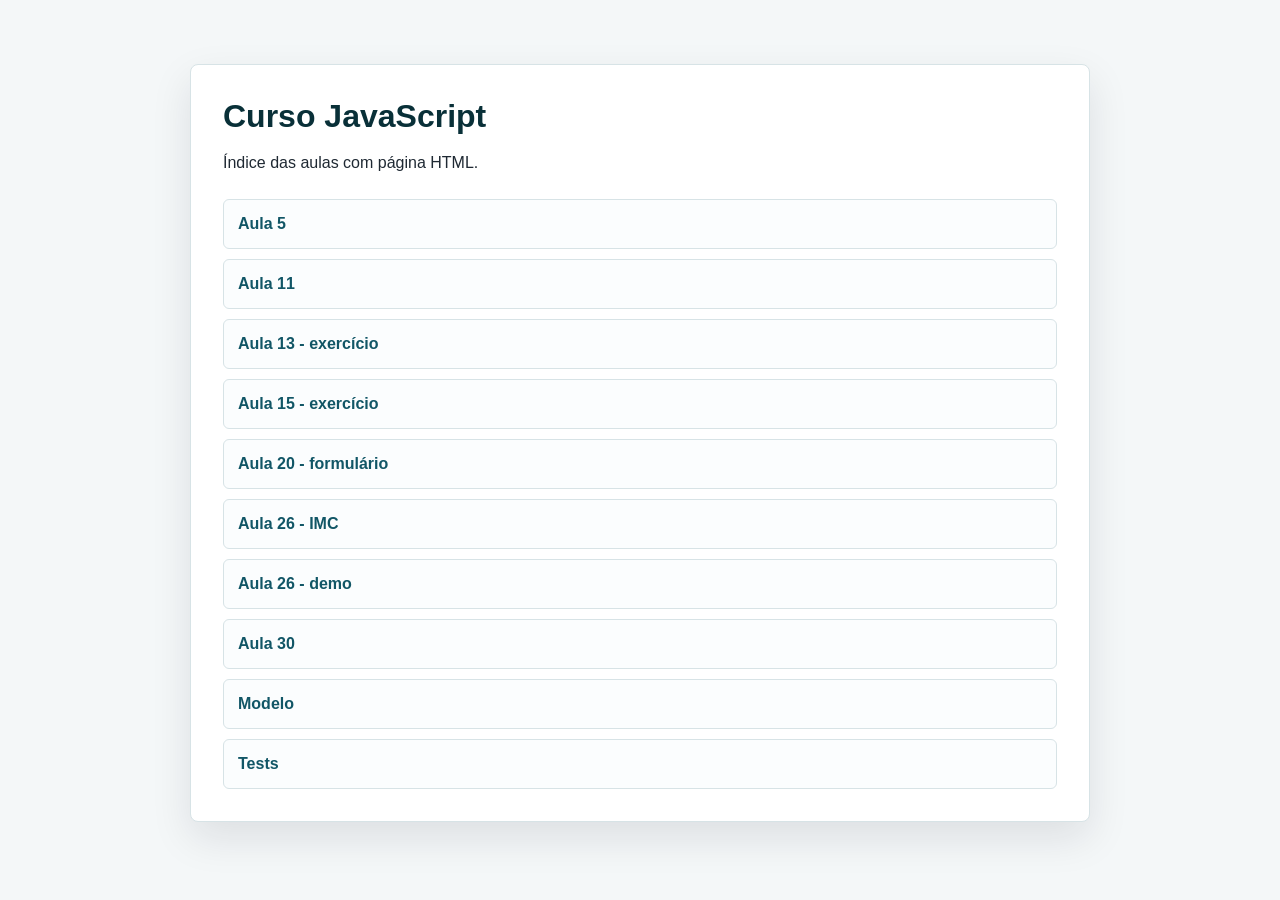
==== index.html @ 7fa42ded "docs: reorganizar estrutura e melhorar README" ====
<!DOCTYPE html>
<html lang="pt-BR">
<head>
  <meta charset="UTF-8">
  <meta name="viewport" content="width=device-width, initial-scale=1.0">
  <title>Curso JavaScript</title>
  <link rel="stylesheet" href="./assets/css/base.css">
</head>
<body>
  <main class="container container--wide">
    <h1>Curso JavaScript</h1>
    <p>Índice das aulas com página HTML.</p>

    <ul>
      <li><a href="./aula5/index.html">Aula 5</a></li>
      <li><a href="./aula11/index.html">Aula 11</a></li>
      <li><a href="./aula13/ex/aula13ex.html">Aula 13 - exercício</a></li>
      <li><a href="./aula15/ex/index.html">Aula 15 - exercício</a></li>
      <li><a href="./aula20/index.html">Aula 20 - formulário</a></li>
      <li><a href="./aula26/index.html">Aula 26 - IMC</a></li>
      <li><a href="./aula26-demo/index.html">Aula 26 - demo</a></li>
      <li><a href="./aula30/index.html">Aula 30</a></li>
      <li><a href="./modelo/index.html">Modelo</a></li>
      <li><a href="./tests/index.html">Tests</a></li>
    </ul>
  </main>
</body>
</html>
---- assets/css/base.css ----
:root {
  --bg: #f4f7f8;
  --surface: #ffffff;
  --text: #1f2933;
  --muted: #5f6c75;
  --accent: #115666;
  --accent-dark: #093038;
  --border: #d7e3e6;
  --success-bg: #d8f8e6;
  --shadow: 0 16px 40px rgba(15, 23, 42, 0.1);
}

* {
  box-sizing: border-box;
}

body {
  min-height: 100vh;
  margin: 0;
  padding: 24px;
  background: var(--bg);
  color: var(--text);
  font-family: Arial, sans-serif;
  font-size: 16px;
  line-height: 1.5;
}

a {
  color: var(--accent);
  font-weight: 700;
  text-decoration: none;
}

a:hover {
  text-decoration: underline;
}

.container {
  width: min(100%, 760px);
  margin: 40px auto;
  padding: 32px;
  background: var(--surface);
  border: 1px solid var(--border);
  border-radius: 8px;
  box-shadow: var(--shadow);
}

.container--wide {
  width: min(100%, 900px);
}

h1 {
  margin: 0 0 16px;
  color: var(--accent-dark);
  font-size: 32px;
  line-height: 1.2;
}

p {
  margin: 0 0 16px;
}

ul {
  display: grid;
  gap: 10px;
  margin: 24px 0 0;
  padding: 0;
  list-style: none;
}

li a {
  display: block;
  padding: 12px 14px;
  border: 1px solid var(--border);
  border-radius: 6px;
  background: #fbfdfe;
}

li a:hover {
  background: #eef6f7;
  text-decoration: none;
}

label {
  display: block;
  margin: 16px 0 6px;
  font-weight: 700;
  color: var(--accent-dark);
}

input {
  width: 100%;
  height: 46px;
  padding: 0 12px;
  border: 1px solid var(--border);
  border-radius: 6px;
  font-size: 16px;
}

input:focus {
  border-color: var(--accent);
  outline: 0;
  box-shadow: 0 0 0 3px rgba(17, 86, 102, 0.16);
}

button {
  width: 100%;
  height: 48px;
  margin-top: 24px;
  border: 0;
  border-radius: 6px;
  background: var(--accent);
  color: #fff;
  font-size: 16px;
  font-weight: 700;
  cursor: pointer;
}

button:hover {
  background: var(--accent-dark);
}

.resultado,
#texto,
#resultado {
  margin-top: 22px;
}

.resultado p,
#texto p,
.info-list p {
  margin: 0 0 8px;
  padding: 10px 12px;
  background: #fbfdfe;
  border: 1px solid var(--border);
  border-radius: 6px;
}

.notice {
  padding: 12px 14px;
  background: var(--success-bg);
  border-radius: 6px;
}

@media (max-width: 560px) {
  body {
    padding: 16px;
  }

  .container {
    margin: 24px auto;
    padding: 24px;
  }

  h1 {
    font-size: 26px;
  }
}
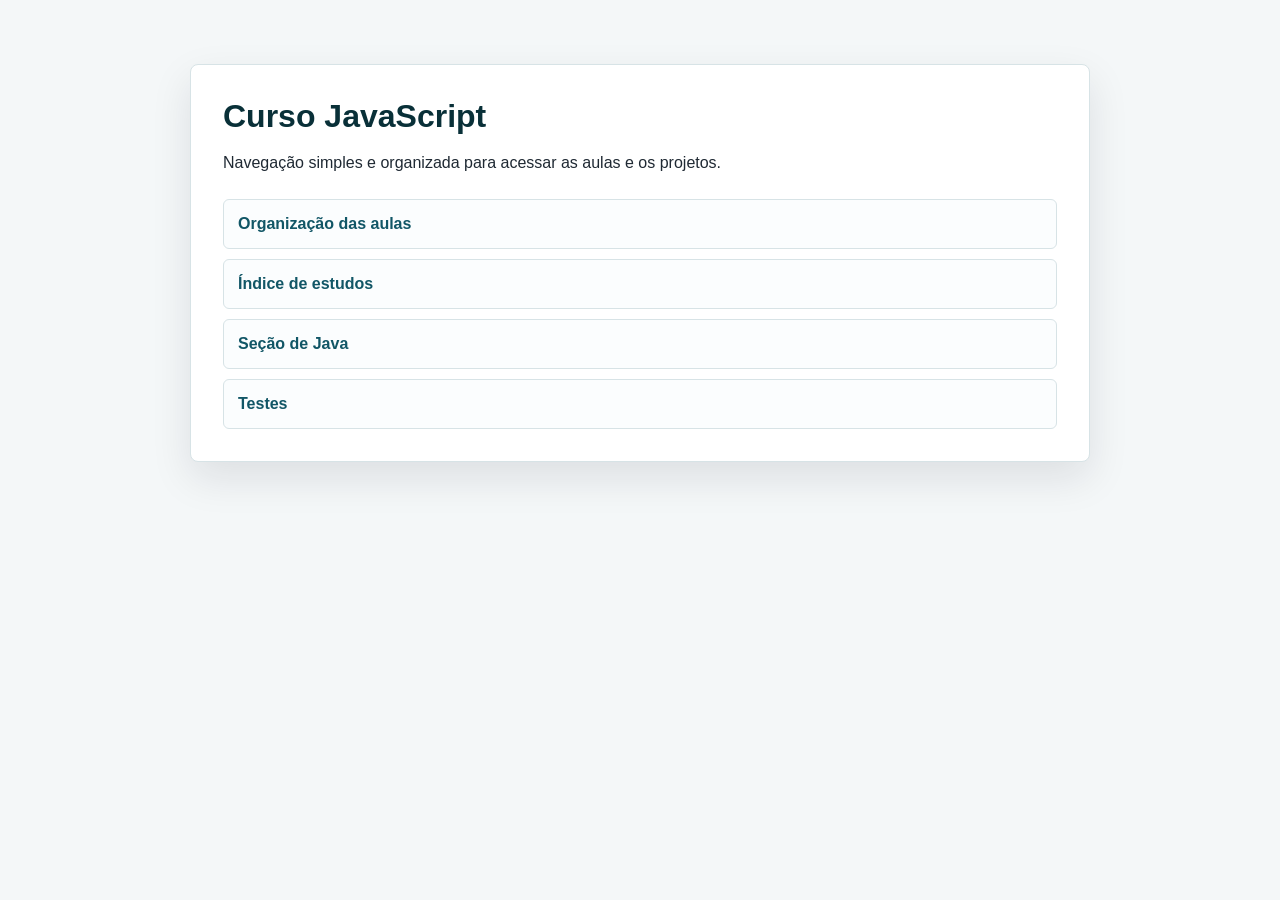
==== commit 8045fd5a: "docs: simplificar navegacao e organizar aulas" ====
--- a/index.html
+++ b/index.html
@@ -1,28 +1,25 @@
 <!DOCTYPE html>
 <html lang="pt-BR">
+
 <head>
   <meta charset="UTF-8">
   <meta name="viewport" content="width=device-width, initial-scale=1.0">
   <title>Curso JavaScript</title>
   <link rel="stylesheet" href="./assets/css/base.css">
 </head>
+
 <body>
   <main class="container container--wide">
     <h1>Curso JavaScript</h1>
-    <p>Índice das aulas com página HTML.</p>
+    <p>Navegação simples e organizada para acessar as aulas e os projetos.</p>
 
     <ul>
-      <li><a href="./aula5/index.html">Aula 5</a></li>
-      <li><a href="./aula11/index.html">Aula 11</a></li>
-      <li><a href="./aula13/ex/aula13ex.html">Aula 13 - exercício</a></li>
-      <li><a href="./aula15/ex/index.html">Aula 15 - exercício</a></li>
-      <li><a href="./aula20/index.html">Aula 20 - formulário</a></li>
-      <li><a href="./aula26/index.html">Aula 26 - IMC</a></li>
-      <li><a href="./aula26-demo/index.html">Aula 26 - demo</a></li>
-      <li><a href="./aula30/index.html">Aula 30</a></li>
-      <li><a href="./modelo/index.html">Modelo</a></li>
-      <li><a href="./tests/index.html">Tests</a></li>
+      <li><a href="./AULAS.md">Organização das aulas</a></li>
+      <li><a href="./Exercicios/00-indice.md">Índice de estudos</a></li>
+      <li><a href="./Java/README.md">Seção de Java</a></li>
+      <li><a href="./tests/index.html">Testes</a></li>
     </ul>
   </main>
 </body>
-</html>
+
+</html>
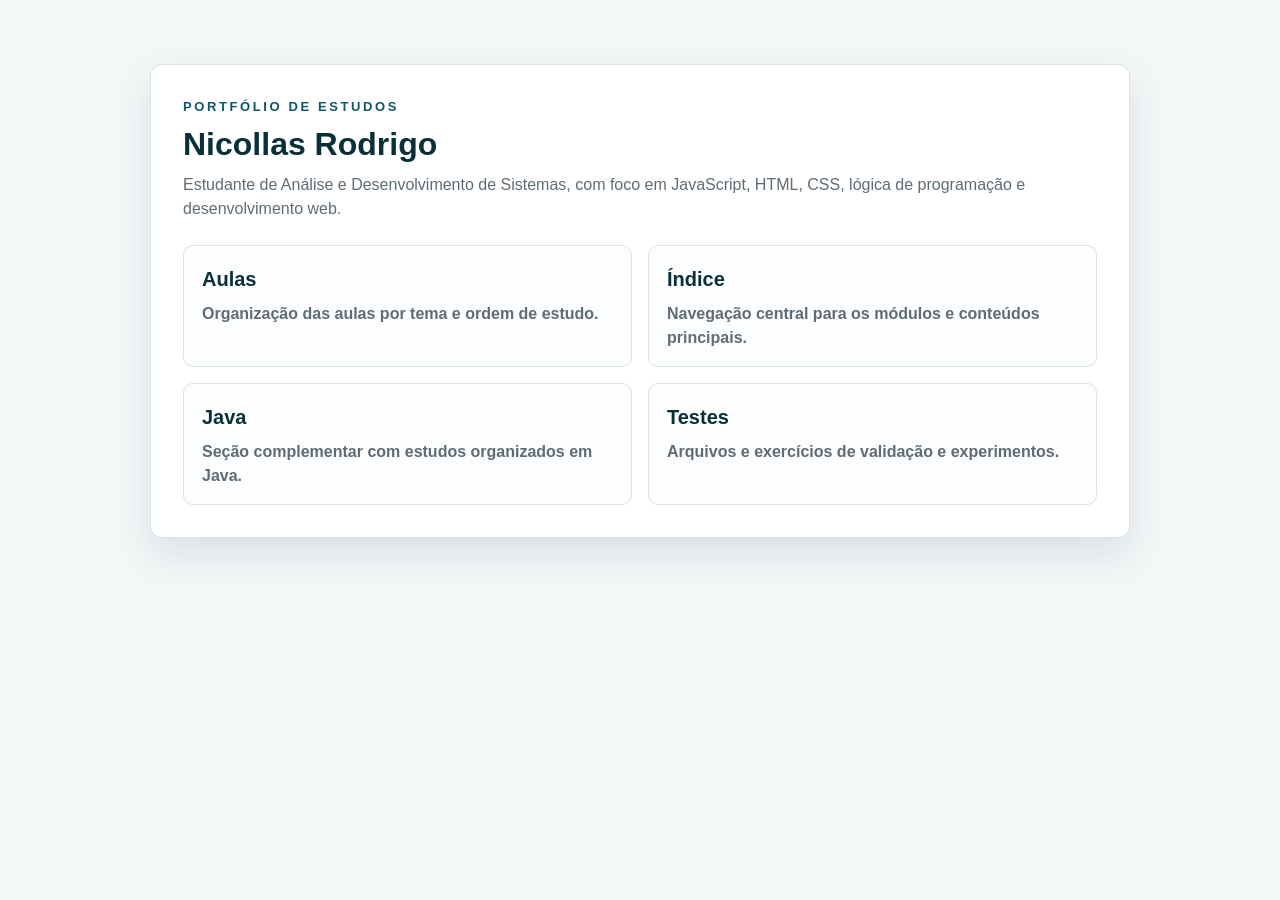
==== commit 9409ea22: "docs: aprimorar landing page e apresentacao profissional" ====
--- a/index.html
+++ b/index.html
@@ -4,21 +4,40 @@
 <head>
   <meta charset="UTF-8">
   <meta name="viewport" content="width=device-width, initial-scale=1.0">
-  <title>Curso JavaScript</title>
+  <title>Nicollas | Repositório de Estudos</title>
   <link rel="stylesheet" href="./assets/css/base.css">
 </head>
 
 <body>
   <main class="container container--wide">
-    <h1>Curso JavaScript</h1>
-    <p>Navegação simples e organizada para acessar as aulas e os projetos.</p>
+    <section class="hero">
+      <p class="eyebrow">Portfólio de estudos</p>
+      <h1>Nicollas Rodrigo</h1>
+      <p>Estudante de Análise e Desenvolvimento de Sistemas, com foco em JavaScript, HTML, CSS, lógica de programação e
+        desenvolvimento web.</p>
+    </section>
 
-    <ul>
-      <li><a href="./AULAS.md">Organização das aulas</a></li>
-      <li><a href="./Exercicios/00-indice.md">Índice de estudos</a></li>
-      <li><a href="./Java/README.md">Seção de Java</a></li>
-      <li><a href="./tests/index.html">Testes</a></li>
-    </ul>
+    <section class="grid">
+      <a class="card" href="./AULAS.md">
+        <h2>Aulas</h2>
+        <p>Organização das aulas por tema e ordem de estudo.</p>
+      </a>
+
+      <a class="card" href="./Exercicios/00-indice.md">
+        <h2>Índice</h2>
+        <p>Navegação central para os módulos e conteúdos principais.</p>
+      </a>
+
+      <a class="card" href="./Java/README.md">
+        <h2>Java</h2>
+        <p>Seção complementar com estudos organizados em Java.</p>
+      </a>
+
+      <a class="card" href="./tests/index.html">
+        <h2>Testes</h2>
+        <p>Arquivos e exercícios de validação e experimentos.</p>
+      </a>
+    </section>
   </main>
 </body>
 
--- a/assets/css/base.css
+++ b/assets/css/base.css
@@ -6,7 +6,6 @@
   --accent: #115666;
   --accent-dark: #093038;
   --border: #d7e3e6;
-  --success-bg: #d8f8e6;
   --shadow: 0 16px 40px rgba(15, 23, 42, 0.1);
 }
 
@@ -36,113 +35,76 @@
 }
 
 .container {
-  width: min(100%, 760px);
+  width: min(100%, 940px);
   margin: 40px auto;
   padding: 32px;
   background: var(--surface);
   border: 1px solid var(--border);
-  border-radius: 8px;
+  border-radius: 12px;
   box-shadow: var(--shadow);
 }
 
 .container--wide {
-  width: min(100%, 900px);
+  width: min(100%, 980px);
+}
+
+.hero {
+  margin-bottom: 24px;
+}
+
+.eyebrow {
+  margin: 0 0 8px;
+  color: var(--accent);
+  font-size: 13px;
+  font-weight: 700;
+  letter-spacing: 0.2em;
+  text-transform: uppercase;
 }
 
 h1 {
-  margin: 0 0 16px;
+  margin: 0 0 10px;
   color: var(--accent-dark);
   font-size: 32px;
   line-height: 1.2;
 }
 
+h2 {
+  margin: 0 0 8px;
+  color: var(--accent-dark);
+  font-size: 20px;
+}
+
 p {
   margin: 0 0 16px;
+  color: var(--muted);
 }
 
-ul {
+.grid {
   display: grid;
-  gap: 10px;
-  margin: 24px 0 0;
-  padding: 0;
-  list-style: none;
+  grid-template-columns: repeat(2, minmax(0, 1fr));
+  gap: 16px;
 }
 
-li a {
+.card {
   display: block;
-  padding: 12px 14px;
+  padding: 18px 18px 16px;
   border: 1px solid var(--border);
-  border-radius: 6px;
+  border-radius: 10px;
   background: #fbfdfe;
+  transition: transform 0.2s ease, box-shadow 0.2s ease;
 }
 
-li a:hover {
-  background: #eef6f7;
+.card:hover {
+  transform: translateY(-2px);
+  box-shadow: 0 10px 20px rgba(17, 86, 102, 0.08);
   text-decoration: none;
 }
 
-label {
-  display: block;
-  margin: 16px 0 6px;
-  font-weight: 700;
-  color: var(--accent-dark);
+.card p {
+  margin: 0;
 }
 
-input {
-  width: 100%;
-  height: 46px;
-  padding: 0 12px;
-  border: 1px solid var(--border);
-  border-radius: 6px;
-  font-size: 16px;
-}
-
-input:focus {
-  border-color: var(--accent);
-  outline: 0;
-  box-shadow: 0 0 0 3px rgba(17, 86, 102, 0.16);
-}
-
-button {
-  width: 100%;
-  height: 48px;
-  margin-top: 24px;
-  border: 0;
-  border-radius: 6px;
-  background: var(--accent);
-  color: #fff;
-  font-size: 16px;
-  font-weight: 700;
-  cursor: pointer;
-}
-
-button:hover {
-  background: var(--accent-dark);
-}
-
-.resultado,
-#texto,
-#resultado {
-  margin-top: 22px;
-}
-
-.resultado p,
-#texto p,
-.info-list p {
-  margin: 0 0 8px;
-  padding: 10px 12px;
-  background: #fbfdfe;
-  border: 1px solid var(--border);
-  border-radius: 6px;
-}
-
-.notice {
-  padding: 12px 14px;
-  background: var(--success-bg);
-  border-radius: 6px;
-}
-
-@media (max-width: 560px) {
+@media (max-width: 680px) {
   body {
     padding: 16px;
   }
@@ -152,6 +114,10 @@
     padding: 24px;
   }
 
+  .grid {
+    grid-template-columns: 1fr;
+  }
+
   h1 {
     font-size: 26px;
   }
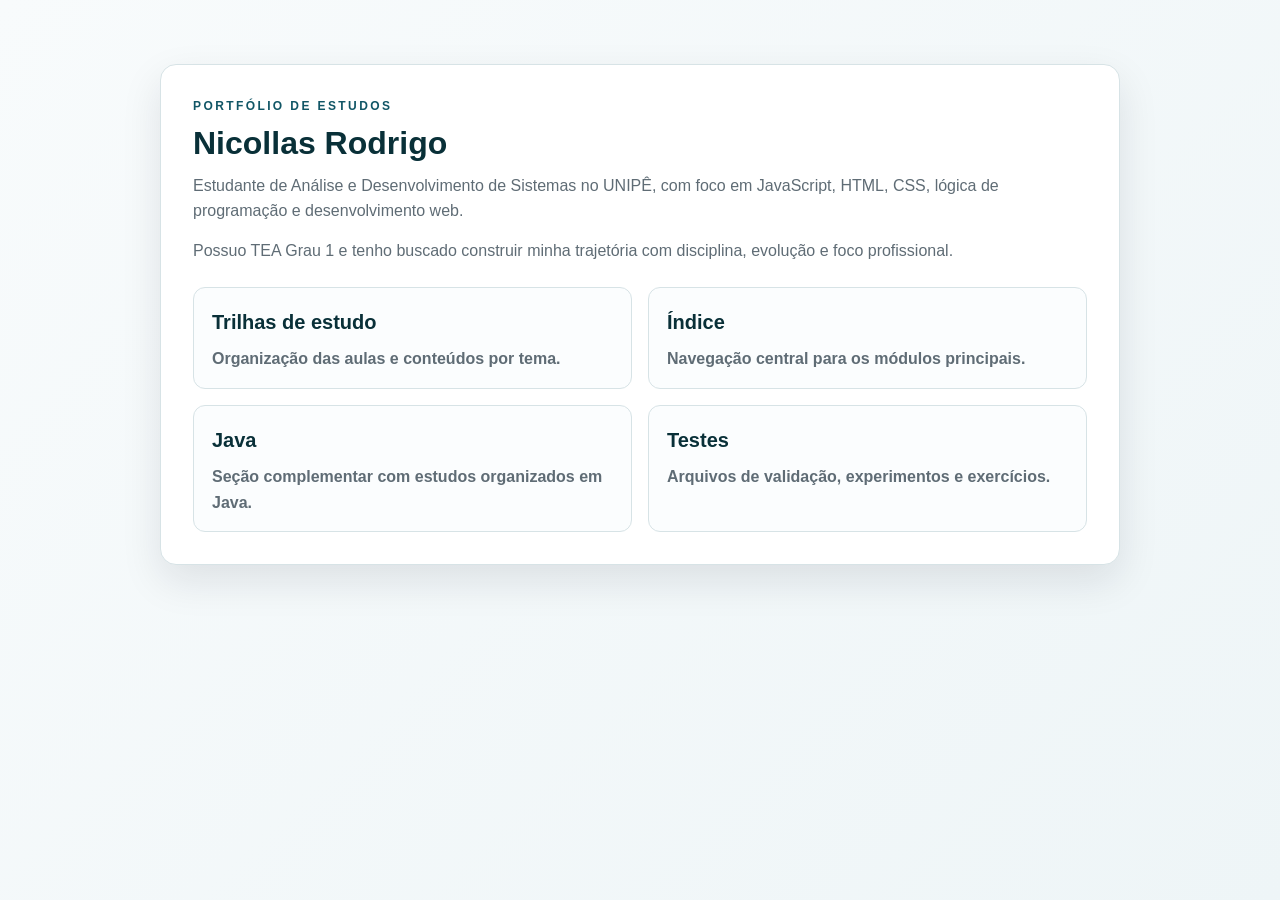
==== commit 0754030c: "docs: reestruturar repositorio para portifolio profissional" ====
--- a/index.html
+++ b/index.html
@@ -4,7 +4,7 @@
 <head>
   <meta charset="UTF-8">
   <meta name="viewport" content="width=device-width, initial-scale=1.0">
-  <title>Nicollas | Repositório de Estudos</title>
+  <title>Nicollas Rodrigo | Portfólio de Estudos</title>
   <link rel="stylesheet" href="./assets/css/base.css">
 </head>
 
@@ -13,19 +13,20 @@
     <section class="hero">
       <p class="eyebrow">Portfólio de estudos</p>
       <h1>Nicollas Rodrigo</h1>
-      <p>Estudante de Análise e Desenvolvimento de Sistemas, com foco em JavaScript, HTML, CSS, lógica de programação e
-        desenvolvimento web.</p>
+      <p>Estudante de Análise e Desenvolvimento de Sistemas no UNIPÊ, com foco em JavaScript, HTML, CSS, lógica de
+        programação e desenvolvimento web.</p>
+      <p>Possuo TEA Grau 1 e tenho buscado construir minha trajetória com disciplina, evolução e foco profissional.</p>
     </section>
 
     <section class="grid">
       <a class="card" href="./AULAS.md">
-        <h2>Aulas</h2>
-        <p>Organização das aulas por tema e ordem de estudo.</p>
+        <h2>Trilhas de estudo</h2>
+        <p>Organização das aulas e conteúdos por tema.</p>
       </a>
 
       <a class="card" href="./Exercicios/00-indice.md">
         <h2>Índice</h2>
-        <p>Navegação central para os módulos e conteúdos principais.</p>
+        <p>Navegação central para os módulos principais.</p>
       </a>
 
       <a class="card" href="./Java/README.md">
@@ -35,7 +36,7 @@
 
       <a class="card" href="./tests/index.html">
         <h2>Testes</h2>
-        <p>Arquivos e exercícios de validação e experimentos.</p>
+        <p>Arquivos de validação, experimentos e exercícios.</p>
       </a>
     </section>
   </main>
--- a/assets/css/base.css
+++ b/assets/css/base.css
@@ -17,11 +17,11 @@
   min-height: 100vh;
   margin: 0;
   padding: 24px;
-  background: var(--bg);
+  background: linear-gradient(135deg, #f8fbfc 0%, #eef5f7 100%);
   color: var(--text);
   font-family: Arial, sans-serif;
   font-size: 16px;
-  line-height: 1.5;
+  line-height: 1.6;
 }
 
 a {
@@ -35,17 +35,13 @@
 }
 
 .container {
-  width: min(100%, 940px);
+  width: min(100%, 960px);
   margin: 40px auto;
   padding: 32px;
   background: var(--surface);
   border: 1px solid var(--border);
-  border-radius: 12px;
+  border-radius: 16px;
   box-shadow: var(--shadow);
-}
-
-.container--wide {
-  width: min(100%, 980px);
 }
 
 .hero {
@@ -55,7 +51,7 @@
 .eyebrow {
   margin: 0 0 8px;
   color: var(--accent);
-  font-size: 13px;
+  font-size: 12px;
   font-weight: 700;
   letter-spacing: 0.2em;
   text-transform: uppercase;
@@ -75,7 +71,7 @@
 }
 
 p {
-  margin: 0 0 16px;
+  margin: 0 0 14px;
   color: var(--muted);
 }
 
@@ -89,7 +85,7 @@
   display: block;
   padding: 18px 18px 16px;
   border: 1px solid var(--border);
-  border-radius: 10px;
+  border-radius: 12px;
   background: #fbfdfe;
   transition: transform 0.2s ease, box-shadow 0.2s ease;
 }
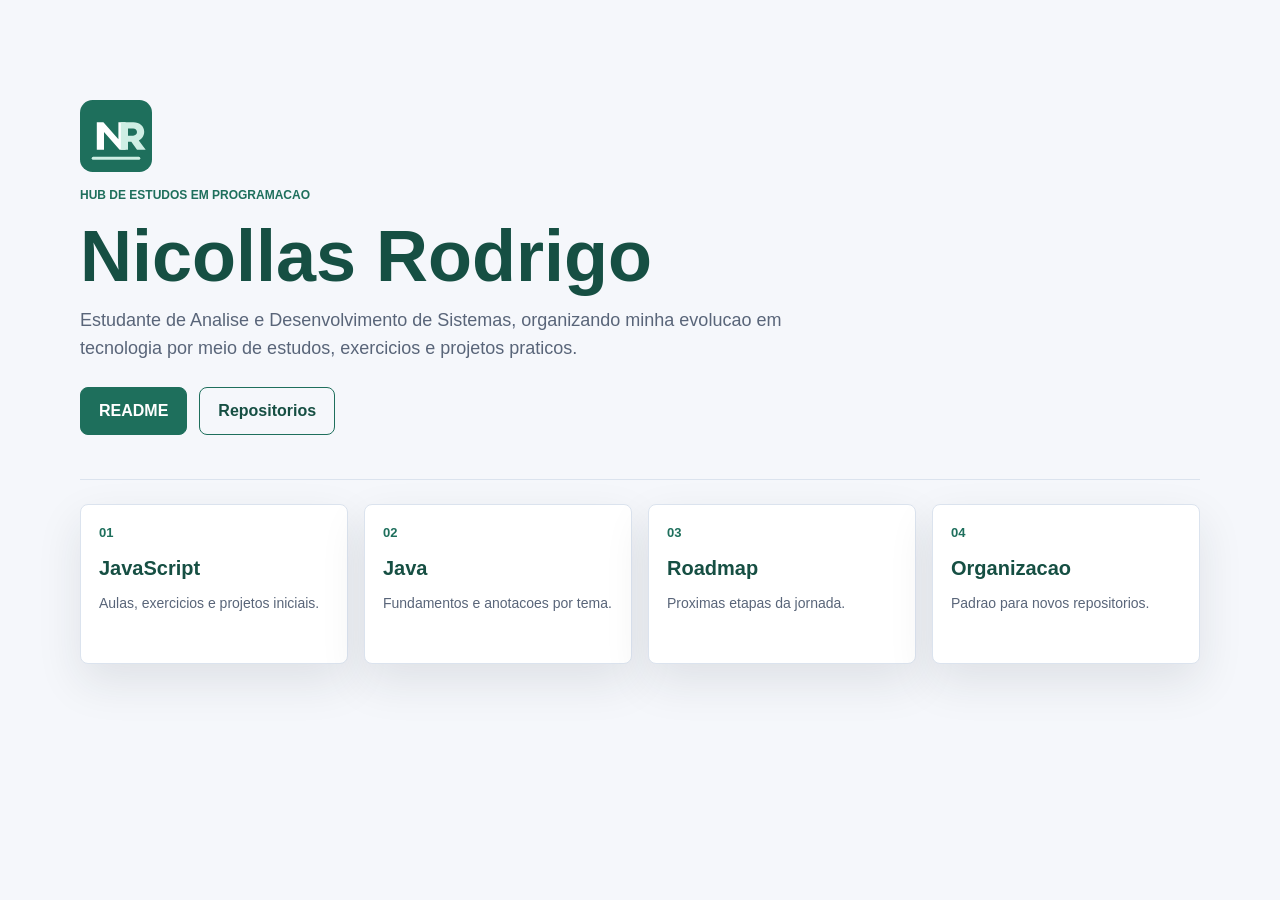
==== commit ca40a97d: "Organiza hub principal de estudos" ====
--- a/index.html
+++ b/index.html
@@ -4,42 +4,52 @@
 <head>
   <meta charset="UTF-8">
   <meta name="viewport" content="width=device-width, initial-scale=1.0">
-  <title>Nicollas Rodrigo | Portfólio de Estudos</title>
+  <title>Nicollas Rodrigo | Hub de Estudos</title>
   <link rel="stylesheet" href="./assets/css/base.css">
 </head>
 
 <body>
-  <main class="container container--wide">
+  <main class="shell">
     <section class="hero">
-      <p class="eyebrow">Portfólio de estudos</p>
+      <img class="logo" src="./assets/img/logo.svg" alt="Logo NR">
+      <p class="eyebrow">Hub de estudos em programacao</p>
       <h1>Nicollas Rodrigo</h1>
-      <p>Estudante de Análise e Desenvolvimento de Sistemas no UNIPÊ, com foco em JavaScript, HTML, CSS, lógica de
-        programação e desenvolvimento web.</p>
-      <p>Possuo TEA Grau 1 e tenho buscado construir minha trajetória com disciplina, evolução e foco profissional.</p>
+      <p>
+        Estudante de Analise e Desenvolvimento de Sistemas, organizando minha evolucao em tecnologia por meio de
+        estudos, exercicios e projetos praticos.
+      </p>
+      <div class="actions">
+        <a class="button" href="./README.md">README</a>
+        <a class="button button--secondary" href="./docs/repositorios.md">Repositorios</a>
+      </div>
     </section>
 
-    <section class="grid">
-      <a class="card" href="./AULAS.md">
-        <h2>Trilhas de estudo</h2>
-        <p>Organização das aulas e conteúdos por tema.</p>
+    <section class="links" aria-label="Areas de estudo">
+      <a class="card" href="./javascript/">
+        <span>01</span>
+        <strong>JavaScript</strong>
+        <small>Aulas, exercicios e projetos iniciais.</small>
       </a>
 
-      <a class="card" href="./Exercicios/00-indice.md">
-        <h2>Índice</h2>
-        <p>Navegação central para os módulos principais.</p>
+      <a class="card" href="./java/">
+        <span>02</span>
+        <strong>Java</strong>
+        <small>Fundamentos e anotacoes por tema.</small>
       </a>
 
-      <a class="card" href="./Java/README.md">
-        <h2>Java</h2>
-        <p>Seção complementar com estudos organizados em Java.</p>
+      <a class="card" href="./docs/roadmap.md">
+        <span>03</span>
+        <strong>Roadmap</strong>
+        <small>Proximas etapas da jornada.</small>
       </a>
 
-      <a class="card" href="./tests/index.html">
-        <h2>Testes</h2>
-        <p>Arquivos de validação, experimentos e exercícios.</p>
+      <a class="card" href="./docs/estrutura.md">
+        <span>04</span>
+        <strong>Organizacao</strong>
+        <small>Padrao para novos repositorios.</small>
       </a>
     </section>
   </main>
 </body>
 
-</html>+</html>
--- a/assets/css/base.css
+++ b/assets/css/base.css
@@ -1,12 +1,13 @@
 :root {
-  --bg: #f4f7f8;
+  --bg: #f5f7fb;
   --surface: #ffffff;
-  --text: #1f2933;
-  --muted: #5f6c75;
-  --accent: #115666;
-  --accent-dark: #093038;
-  --border: #d7e3e6;
-  --shadow: 0 16px 40px rgba(15, 23, 42, 0.1);
+  --text: #1d2433;
+  --muted: #596579;
+  --accent: #1e6f5c;
+  --accent-strong: #164f43;
+  --line: #dbe3ee;
+  --soft: #edf4f1;
+  --shadow: 0 18px 45px rgba(29, 36, 51, 0.1);
 }
 
 * {
@@ -16,105 +17,148 @@
 body {
   min-height: 100vh;
   margin: 0;
-  padding: 24px;
-  background: linear-gradient(135deg, #f8fbfc 0%, #eef5f7 100%);
+  background: var(--bg);
   color: var(--text);
-  font-family: Arial, sans-serif;
-  font-size: 16px;
+  font-family: Arial, Helvetica, sans-serif;
   line-height: 1.6;
 }
 
 a {
-  color: var(--accent);
-  font-weight: 700;
+  color: inherit;
   text-decoration: none;
 }
 
-a:hover {
-  text-decoration: underline;
-}
-
-.container {
-  width: min(100%, 960px);
-  margin: 40px auto;
-  padding: 32px;
-  background: var(--surface);
-  border: 1px solid var(--border);
-  border-radius: 16px;
-  box-shadow: var(--shadow);
+.shell {
+  width: min(1120px, calc(100% - 32px));
+  margin: 0 auto;
+  padding: 48px 0;
 }
 
 .hero {
-  margin-bottom: 24px;
+  min-height: 48vh;
+  display: grid;
+  align-content: center;
+  gap: 14px;
+  padding: 44px 0 36px;
+  border-bottom: 1px solid var(--line);
+}
+
+.logo {
+  width: 72px;
+  height: 72px;
 }
 
 .eyebrow {
-  margin: 0 0 8px;
+  margin: 0;
   color: var(--accent);
   font-size: 12px;
   font-weight: 700;
-  letter-spacing: 0.2em;
+  letter-spacing: 0;
   text-transform: uppercase;
 }
 
 h1 {
-  margin: 0 0 10px;
-  color: var(--accent-dark);
-  font-size: 32px;
-  line-height: 1.2;
+  max-width: 780px;
+  margin: 0;
+  color: var(--accent-strong);
+  font-size: clamp(36px, 7vw, 72px);
+  line-height: 1;
 }
 
-h2 {
-  margin: 0 0 8px;
-  color: var(--accent-dark);
+p {
+  max-width: 720px;
+  margin: 0;
+  color: var(--muted);
+  font-size: 18px;
+}
+
+.actions {
+  display: flex;
+  flex-wrap: wrap;
+  gap: 12px;
+  margin-top: 10px;
+}
+
+.button {
+  display: inline-flex;
+  min-height: 44px;
+  align-items: center;
+  justify-content: center;
+  padding: 10px 18px;
+  border: 1px solid var(--accent);
+  border-radius: 8px;
+  background: var(--accent);
+  color: #ffffff;
+  font-weight: 700;
+}
+
+.button--secondary {
+  background: transparent;
+  color: var(--accent-strong);
+}
+
+.links {
+  display: grid;
+  grid-template-columns: repeat(4, minmax(0, 1fr));
+  gap: 16px;
+  padding: 24px 0 0;
+}
+
+.card {
+  min-height: 160px;
+  display: grid;
+  align-content: start;
+  gap: 8px;
+  padding: 18px;
+  border: 1px solid var(--line);
+  border-radius: 8px;
+  background: var(--surface);
+  box-shadow: var(--shadow);
+}
+
+.card:hover,
+.button:hover {
+  filter: brightness(0.98);
+}
+
+.card span {
+  color: var(--accent);
+  font-size: 13px;
+  font-weight: 700;
+}
+
+.card strong {
+  color: var(--accent-strong);
   font-size: 20px;
 }
 
-p {
-  margin: 0 0 14px;
+.card small {
   color: var(--muted);
+  font-size: 14px;
 }
 
-.grid {
-  display: grid;
-  grid-template-columns: repeat(2, minmax(0, 1fr));
-  gap: 16px;
+@media (max-width: 820px) {
+  .links {
+    grid-template-columns: repeat(2, minmax(0, 1fr));
+  }
 }
 
-.card {
-  display: block;
-  padding: 18px 18px 16px;
-  border: 1px solid var(--border);
-  border-radius: 12px;
-  background: #fbfdfe;
-  transition: transform 0.2s ease, box-shadow 0.2s ease;
-}
-
-.card:hover {
-  transform: translateY(-2px);
-  box-shadow: 0 10px 20px rgba(17, 86, 102, 0.08);
-  text-decoration: none;
-}
-
-.card p {
-  margin: 0;
-}
-
-@media (max-width: 680px) {
-  body {
-    padding: 16px;
+@media (max-width: 560px) {
+  .shell {
+    width: min(100% - 24px, 1120px);
+    padding: 28px 0;
   }
 
-  .container {
-    margin: 24px auto;
-    padding: 24px;
+  .hero {
+    min-height: auto;
+    padding-top: 18px;
   }
 
-  .grid {
+  .links {
     grid-template-columns: 1fr;
   }
 
-  h1 {
-    font-size: 26px;
+  p {
+    font-size: 16px;
   }
 }
